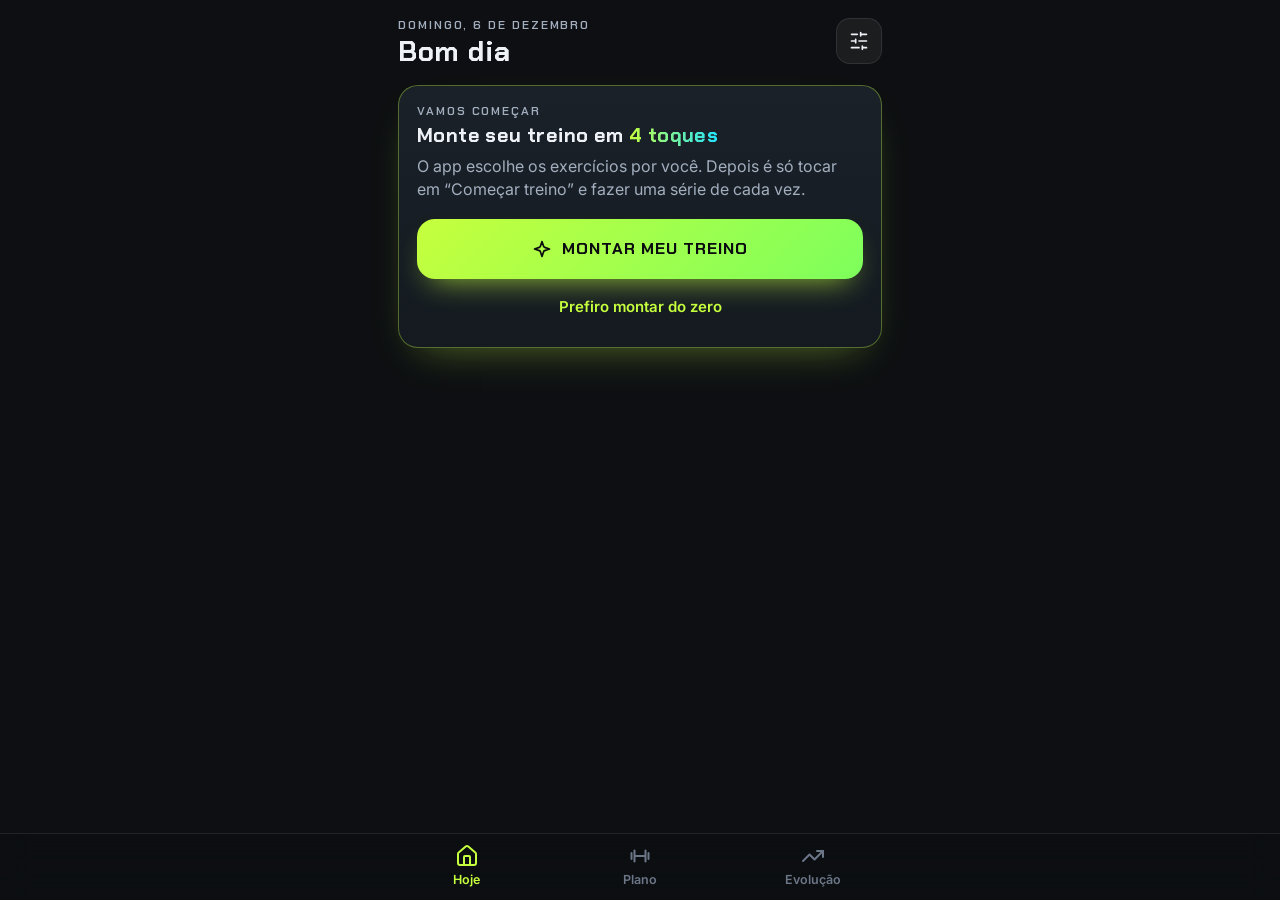
==== app/simples/index.html @ a5e67c13 "PULSO Simples (v3.0.0): versão fácil ao lado da completa Nova versão em app/simples/ (servida em /si" ====
<!DOCTYPE html>
<html lang="pt-BR">
<head>
<meta charset="UTF-8">
<script>
  /* /simples (sem barra no fim) → /simples/ , para os caminhos relativos funcionarem */
  if (/\/simples$/.test(location.pathname)) location.replace(location.pathname + '/' + location.search + location.hash);
</script>
<meta name="viewport" content="width=device-width, initial-scale=1, viewport-fit=cover">
<meta name="theme-color" content="#0d0f12">
<meta name="color-scheme" content="dark">
<meta name="mobile-web-app-capable" content="yes">
<meta name="apple-mobile-web-app-capable" content="yes">
<meta name="apple-mobile-web-app-status-bar-style" content="black-translucent">
<meta name="apple-mobile-web-app-title" content="PULSO Simples">
<meta name="description" content="PULSO Simples — monte seu treino em 4 toques e acompanhe uma série de cada vez. Grátis e funciona sem internet.">
<title>PULSO Simples · Treino fácil</title>
<link rel="icon" href="data:image/svg+xml,%3Csvg xmlns='http://www.w3.org/2000/svg' viewBox='0 0 64 64'%3E%3Crect width='64' height='64' rx='16' fill='%230d0f12'/%3E%3Cpath d='M8 34h12l6-14 10 26 6-12h14' fill='none' stroke='%23c6ff3d' stroke-width='5' stroke-linecap='round' stroke-linejoin='round'/%3E%3C/svg%3E">
<link rel="manifest" href="manifest.webmanifest">
<link rel="apple-touch-icon" href="../icons/icon-192.png">
<link rel="preconnect" href="https://fonts.googleapis.com">
<link rel="preconnect" href="https://fonts.gstatic.com" crossorigin>
<link href="https://fonts.googleapis.com/css2?family=Chakra+Petch:wght@600;700&family=Inter:wght@400;500;600;700;800&display=swap" rel="stylesheet">
<link rel="stylesheet" href="estilo.css">
</head>
<body>
<div id="app"><div class="splash"><b>PULSO</b><small>Simples</small></div></div>
<div id="camadas"></div>
<noscript><p style="padding:24px">O PULSO precisa de JavaScript ligado para funcionar.</p></noscript>

<script defer src="js/dados.js"></script>
<script defer src="js/fotos.js"></script>
<script defer src="js/util.js"></script>
<script defer src="js/estado.js"></script>
<script defer src="js/plano.js"></script>
<script defer src="js/treino.js"></script>
<script defer src="js/telas.js"></script>
<script defer src="js/app.js"></script>
</body>
</html>
---- app/simples/estilo.css ----
/* PULSO Simples — visual calmo: poucas cores, botões grandes, uma ação principal por tela */
:root{
  --bg:#0d0f12; --card:#151a21; --card2:#1b222b;
  --linha:rgba(255,255,255,.09); --linha2:rgba(255,255,255,.16);
  --texto:#eef2f7; --suave:#a3afbf; --fraco:#6b7687;
  --lima:#c6ff3d; --ciano:#22e4ff; --verm:#ff5470; --amar:#ffb547; --viol:#a78bfa;
  --r:20px;
  --display:'Chakra Petch','Inter',system-ui,sans-serif;
  --font:'Inter',system-ui,-apple-system,'Segoe UI',Roboto,sans-serif;
  --safe-t:env(safe-area-inset-top,0px); --safe-b:env(safe-area-inset-bottom,0px);
  --aba-h:66px;
}
*,*::before,*::after{box-sizing:border-box;margin:0;padding:0}
html{background:var(--bg);-webkit-text-size-adjust:100%}
body{font-family:var(--font);color:var(--texto);background:var(--bg);font-size:16px;line-height:1.45;min-height:100vh;min-height:100dvh;-webkit-font-smoothing:antialiased;-webkit-tap-highlight-color:transparent;overflow-x:hidden}
body::before{content:"";position:fixed;inset:0;z-index:-1;pointer-events:none;background:radial-gradient(520px 380px at -10% -8%,rgba(198,255,61,.09),transparent 60%),radial-gradient(520px 520px at 115% 105%,rgba(34,228,255,.07),transparent 62%)}
body.trava{overflow:hidden}
button{font:inherit;color:inherit;background:none;border:0;cursor:pointer;touch-action:manipulation;-webkit-user-select:none;user-select:none}
input{font:inherit;color:inherit}
h1,h2,h3{font-family:var(--display);letter-spacing:.02em;line-height:1.15}
.ic{width:20px;height:20px;flex-shrink:0}
.suave{color:var(--suave)} .fraco{color:var(--fraco)} .peq{font-size:13.5px} .centro{text-align:center}
.linha{display:flex;align-items:center;gap:10px} .cresce{flex:1;min-width:0}
.grade2{display:grid;grid-template-columns:1fr 1fr;gap:12px}
.olho{font:600 12px/1.2 var(--display);letter-spacing:.16em;text-transform:uppercase;color:var(--suave)}
.degrade{background:linear-gradient(90deg,var(--lima),var(--ciano));-webkit-background-clip:text;background-clip:text;color:transparent}
.splash{min-height:100dvh;display:grid;place-content:center;text-align:center;gap:4px;font-family:var(--display)}
.splash b{font-size:34px;letter-spacing:.3em}.splash small{color:var(--suave);letter-spacing:.3em;text-transform:uppercase;font-size:12px}

#app{max-width:520px;margin:0 auto;min-height:100dvh}

/* ---------- telas com abas ---------- */
.tela{padding:calc(18px + var(--safe-t)) 18px calc(var(--aba-h) + 30px + var(--safe-b));display:flex;flex-direction:column;gap:16px;animation:sobe .35s cubic-bezier(.2,.8,.2,1) both}
@keyframes sobe{from{opacity:0;transform:translateY(10px)}to{opacity:1;transform:none}}
.cab{display:flex;align-items:flex-start;justify-content:space-between;gap:12px}
.cab h1{font-size:28px;margin-top:4px}
.btn-icone{width:46px;height:46px;border-radius:14px;display:grid;place-items:center;background:rgba(255,255,255,.06);border:1px solid var(--linha);flex-shrink:0}
.btn-icone:active{transform:scale(.93)}
.abas{position:fixed;left:0;right:0;bottom:0;z-index:20;background:rgba(13,15,18,.92);-webkit-backdrop-filter:blur(16px);backdrop-filter:blur(16px);border-top:1px solid var(--linha);padding-bottom:var(--safe-b)}
.abas-in{display:grid;grid-template-columns:repeat(3,1fr);max-width:520px;margin:0 auto}
.aba{height:var(--aba-h);display:flex;flex-direction:column;align-items:center;justify-content:center;gap:3px;font-size:12.5px;font-weight:600;color:var(--fraco)}
.aba .ic{width:24px;height:24px}
.aba.on{color:var(--lima)}

/* ---------- cartões ---------- */
.cartao{background:var(--card);border:1px solid var(--linha);border-radius:var(--r);padding:18px}
.cartao.destaque{background:linear-gradient(180deg,#1a2129,#141a20);border-color:rgba(198,255,61,.35);box-shadow:0 18px 40px -22px rgba(198,255,61,.45)}
.cartao h2{font-size:20px}
.cartao h3{font-size:17px}
.titulo-sec{font:700 13px var(--display);letter-spacing:.14em;text-transform:uppercase;color:var(--suave);margin:6px 2px -4px}
.vazio{display:flex;flex-direction:column;align-items:center;gap:10px;text-align:center;color:var(--suave);padding:22px 10px}
.vazio .ic{width:34px;height:34px;color:var(--fraco)}

/* ---------- botões ---------- */
.btn{display:inline-flex;align-items:center;justify-content:center;gap:10px;min-height:50px;padding:0 18px;border-radius:15px;border:1px solid var(--linha2);background:rgba(255,255,255,.06);font-weight:600;font-size:15.5px;transition:transform .12s}
.btn:active{transform:scale(.97)}
.btn-pri{background:linear-gradient(135deg,var(--lima),#7dff5c);color:#0a0c0f;border:0;font-family:var(--display);font-weight:700;letter-spacing:.06em;text-transform:uppercase;font-size:16.5px;min-height:60px;border-radius:18px;box-shadow:0 14px 30px -14px rgba(198,255,61,.75)}
.btn-bloco{width:100%}
.btn-peq{min-height:40px;padding:0 14px;font-size:14px;border-radius:12px}
.btn-link{color:var(--lima);font-weight:600;font-size:15px;padding:10px 8px;min-height:44px;display:inline-flex;align-items:center;gap:6px;justify-content:center}
.btn-perigo{color:var(--verm);border-color:rgba(255,84,112,.4);background:rgba(255,84,112,.08)}
.btn[disabled]{opacity:.4;pointer-events:none}
.chip{padding:9px 15px;border-radius:999px;border:1px solid var(--linha);background:rgba(255,255,255,.04);font-weight:600;font-size:14px;color:var(--suave);white-space:nowrap;flex-shrink:0}
.chip.on{background:var(--lima);color:#0a0c0f;border-color:transparent}
.chips{display:flex;gap:8px;overflow-x:auto;scrollbar-width:none;margin:0 -18px;padding:2px 18px}
.chips::-webkit-scrollbar{display:none}
.chips.quebra{flex-wrap:wrap;overflow:visible;margin:0;padding:0}

/* ---------- fotos dos exercícios (2 quadros que se alternam) ---------- */
.foto{position:relative;overflow:hidden;background:#0b0f14}
.foto img{position:absolute;inset:0;width:100%;height:100%;object-fit:cover;-webkit-user-drag:none;user-select:none}
.foto.encaixa img{object-fit:contain}
.foto.anim .f1{opacity:0;animation:fx 2.8s ease-in-out infinite}
@keyframes fx{0%,34%{opacity:0}48%,84%{opacity:1}98%,100%{opacity:0}}
.foto.parada .f1{display:none}
.mini{position:relative;width:52px;height:52px;border-radius:14px;overflow:hidden;flex-shrink:0;border:1px solid var(--linha)}
.mini .foto{position:absolute;inset:0}
.minis{display:flex;gap:8px;flex-wrap:nowrap;overflow:hidden}
.minis .mais{width:52px;height:52px;border-radius:14px;display:grid;place-items:center;background:rgba(255,255,255,.06);font-weight:700;font-size:14px;color:var(--suave);flex-shrink:0}
.sem-foto{width:100%;height:100%;display:grid;place-items:center;color:var(--fraco)}

/* ---------- Hoje ---------- */
.semana{display:grid;grid-template-columns:repeat(7,1fr);gap:6px;margin:12px 0 10px}
.dia{display:flex;flex-direction:column;align-items:center;gap:6px;font-size:12px;font-weight:600;color:var(--fraco)}
.dia i{width:34px;height:34px;border-radius:50%;display:grid;place-items:center;border:2px solid var(--linha2);font-style:normal}
.dia i .ic{width:18px;height:18px}
.dia.feito i{background:var(--lima);border-color:var(--lima);color:#0a0c0f}
.dia.hoje{color:var(--texto)} .dia.hoje i{border-color:var(--lima)}
.selo{display:inline-flex;align-items:center;gap:6px;padding:5px 11px;border-radius:999px;background:rgba(255,181,71,.12);border:1px solid rgba(255,181,71,.35);color:var(--amar);font-weight:700;font-size:13px}
.selo .ic{width:16px;height:16px}
.proximo-nome{font-size:27px;margin:6px 0 2px}
.meta{display:flex;flex-wrap:wrap;gap:6px 16px;color:var(--suave);font-size:14px;margin:12px 0 16px}
.meta span{display:inline-flex;align-items:center;gap:6px}.meta .ic{width:16px;height:16px}
.dica{display:flex;gap:12px;align-items:flex-start;background:rgba(34,228,255,.07);border:1px solid rgba(34,228,255,.28);border-radius:16px;padding:14px;font-size:14.5px}
.dica .ic{color:var(--ciano);margin-top:2px}
.dica button{margin-top:8px;color:var(--ciano);font-weight:700;font-size:14px;min-height:36px}
.dica.compacta{align-items:center;padding:10px 12px;font-size:13.5px;line-height:1.35;gap:10px}
.dica.compacta .ic{margin-top:0}
.dica.compacta button{margin:0;padding:0 10px;min-height:36px;border-radius:10px;border:1px solid rgba(34,228,255,.4);flex-shrink:0}
.letra{width:46px;height:46px;border-radius:14px;display:grid;place-items:center;font:700 22px var(--display);background:rgba(198,255,61,.14);border:1px solid rgba(198,255,61,.4);color:var(--lima);flex-shrink:0}
.letra.gde{width:54px;height:54px;font-size:26px;border-radius:16px}

/* ---------- Plano ---------- */
.treino-card{display:flex;flex-direction:column;gap:12px;width:100%;text-align:left}
.treino-card .topo{display:flex;align-items:center;gap:14px}
.treino-card h3{font-size:19px}
.lista-ex{display:flex;flex-direction:column}
.ex-linha{display:flex;align-items:center;gap:12px;padding:12px 0;border-bottom:1px solid var(--linha);width:100%;text-align:left}
.ex-linha:last-child{border-bottom:0}
.ex-linha .nome{font-weight:600;font-size:15.5px;line-height:1.25}
.ex-linha .sub{color:var(--suave);font-size:13.5px}
.ex-linha .seta{color:var(--fraco)}
.edita{display:flex;align-items:center;gap:6px;flex-wrap:wrap;margin-top:8px}
.mini-stp{display:inline-flex;align-items:center;gap:2px;background:rgba(255,255,255,.05);border:1px solid var(--linha);border-radius:12px;padding:2px}
.mini-stp button{width:36px;height:36px;border-radius:10px;display:grid;place-items:center;font-size:20px;font-weight:700}
.mini-stp button:active{background:rgba(255,255,255,.1)}
.mini-stp span{min-width:56px;text-align:center;font-weight:700;font-size:14.5px}
.acao-mini{width:40px;height:40px;border-radius:12px;display:grid;place-items:center;background:rgba(255,255,255,.05);border:1px solid var(--linha)}
.acao-mini.perigo{color:var(--verm)}
.acao-mini[disabled]{opacity:.3;pointer-events:none}

/* ---------- folhas (janelas que sobem) ---------- */
#camadas{position:relative;z-index:60}
.folha-fundo{position:fixed;inset:0;background:rgba(5,7,10,.7);-webkit-backdrop-filter:blur(4px);backdrop-filter:blur(4px);display:flex;align-items:flex-end;justify-content:center;animation:esmaece .2s both}
@keyframes esmaece{from{opacity:0}to{opacity:1}}
.folha{width:100%;max-width:520px;max-height:92dvh;display:flex;flex-direction:column;background:#12171d;border:1px solid var(--linha2);border-bottom:0;border-radius:26px 26px 0 0;animation:sobe-folha .28s cubic-bezier(.2,.8,.2,1) both}
@keyframes sobe-folha{from{transform:translateY(40px);opacity:.4}to{transform:none;opacity:1}}
.folha-pega{width:42px;height:5px;border-radius:5px;background:var(--linha2);margin:10px auto 0;flex-shrink:0}
.folha-topo{display:flex;align-items:center;justify-content:space-between;gap:10px;padding:12px 18px 10px;flex-shrink:0}
.folha-topo h2{font-size:21px}
.folha-corpo{overflow-y:auto;padding:4px 18px calc(22px + var(--safe-b));display:flex;flex-direction:column;gap:14px;-webkit-overflow-scrolling:touch}
.folha-corpo>*{flex-shrink:0}
.folha-corpo .foto{border-radius:18px;aspect-ratio:3/2}
.rotulo{font:700 12px var(--display);letter-spacing:.14em;text-transform:uppercase;color:var(--suave)}
.etiqueta{display:inline-flex;padding:4px 10px;border-radius:999px;background:rgba(255,255,255,.07);font-size:13px;font-weight:600;color:var(--suave)}
.etiquetas{display:flex;flex-wrap:wrap;gap:6px}
.busca{width:100%;height:50px;border-radius:14px;border:1px solid var(--linha2);background:rgba(255,255,255,.05);padding:0 16px;font-size:16px}
.busca:focus,.campo-txt:focus,.stp-n:focus{outline:2px solid var(--lima);outline-offset:1px}
.campo-txt{width:100%;height:52px;border-radius:14px;border:1px solid var(--linha2);background:rgba(255,255,255,.05);padding:0 16px;font-size:17px}
.item-escolha{display:flex;align-items:center;gap:12px;padding:10px;border-radius:16px;border:1px solid var(--linha);background:rgba(255,255,255,.03);width:100%;text-align:left}
.item-escolha .mini{width:58px;height:58px}
.item-escolha.ja{opacity:.5}
.toast{position:fixed;left:50%;top:calc(14px + var(--safe-t));transform:translateX(-50%);max-width:calc(100% - 36px);background:#222b36;border:1px solid var(--linha2);border-radius:14px;padding:12px 18px;font-weight:600;font-size:14.5px;z-index:90;animation:sobe .25s both;box-shadow:0 14px 34px -10px rgba(0,0,0,.8)}

/* ---------- assistente (montar o treino) ---------- */
.tela-cheia{min-height:100dvh;display:flex;flex-direction:column;padding:calc(14px + var(--safe-t)) 18px calc(24px + var(--safe-b))}
.assist-topo{display:flex;align-items:center;gap:12px;height:48px}
.pontos{display:flex;gap:6px;flex:1;justify-content:center}
.pontos i{height:6px;flex:1;max-width:44px;border-radius:6px;background:var(--linha2)}
.pontos i.on{background:var(--lima)}
.assist-corpo{flex:1;display:flex;flex-direction:column;gap:14px;padding-top:18px;animation:sobe .3s both}
.assist-corpo h1{font-size:28px;line-height:1.15}
.opcoes{display:flex;flex-direction:column;gap:10px;margin-top:6px}
.opcao{display:flex;align-items:center;gap:14px;width:100%;text-align:left;padding:16px;border-radius:18px;background:var(--card);border:1.5px solid var(--linha);min-height:68px}
.opcao:active{transform:scale(.98)}
.opcao.on{border-color:var(--lima);background:rgba(198,255,61,.08)}
.opcao .ic-box{width:44px;height:44px;border-radius:13px;display:grid;place-items:center;background:rgba(198,255,61,.12);color:var(--lima);flex-shrink:0}
.opcao b{display:block;font-size:17px;line-height:1.2}
.opcao small{display:block;color:var(--suave);font-size:13.5px;margin-top:2px}
.grade-num{display:grid;grid-template-columns:repeat(auto-fit,minmax(70px,1fr));gap:10px}
.grade-num .opcao{flex-direction:column;justify-content:center;text-align:center;padding:18px 8px;gap:2px}
.grade-num .opcao b{font:700 30px var(--display)}
.grade-num .opcao small{margin:0}
.rodape-fixo{display:flex;flex-direction:column;gap:8px;padding:14px 0 4px;position:sticky;bottom:0;margin-top:auto;background:linear-gradient(180deg,rgba(13,15,18,0),var(--bg) 28%)}

/* ---------- treinando (uma coisa por vez) ---------- */
.treinando{height:100dvh;display:flex;flex-direction:column;max-width:520px;margin:0 auto}
.tr-topo{display:flex;align-items:center;gap:12px;padding:calc(10px + var(--safe-t)) 14px 8px;flex-shrink:0}
.tr-info{flex:1;min-width:0}
.tr-info b{display:block;font-size:14.5px}
.tr-barra{height:6px;border-radius:6px;background:var(--linha2);margin-top:6px;overflow:hidden}
.tr-barra i{display:block;height:100%;background:linear-gradient(90deg,var(--lima),var(--ciano));border-radius:6px;transition:width .4s}
.tr-tempo{font:700 16px var(--display);color:var(--suave);min-width:54px;text-align:right}
.tr-corpo{flex:1;overflow-y:auto;padding:4px 18px 12px;display:flex;flex-direction:column;gap:12px;-webkit-overflow-scrolling:touch}
.tr-foto{border-radius:20px;aspect-ratio:16/9;max-height:32dvh;width:100%;border:1px solid var(--linha);flex-shrink:0}
.tr-nome{font-size:24px;line-height:1.15}
.tr-como{background:rgba(255,255,255,.04);border:1px solid var(--linha);border-radius:14px;padding:12px 14px}
.tr-como summary{font-weight:700;font-size:14.5px;cursor:pointer;list-style:none;display:flex;align-items:center;justify-content:space-between}
.tr-como summary::-webkit-details-marker{display:none}
.tr-como p{margin-top:8px;color:var(--suave);font-size:15px}
.tr-base{flex-shrink:0;padding:12px 18px calc(14px + var(--safe-b));background:linear-gradient(180deg,rgba(13,15,18,0),#0d0f12 18%);border-top:1px solid var(--linha);display:flex;flex-direction:column;gap:10px}
.serie-tit{display:flex;align-items:center;justify-content:space-between;gap:10px}
.serie-tit b{font:700 19px var(--display)}
.bolinhas{display:flex;gap:6px;align-items:center}
.bolinhas i{width:12px;height:12px;border-radius:50%;background:var(--linha2)}
.bolinhas i.ok{background:var(--lima)}
.bolinhas i.atual{background:transparent;border:2px solid var(--lima)}
.campos{display:grid;gap:8px}
.campo{display:flex;align-items:center;justify-content:space-between;gap:10px;background:var(--card);border:1px solid var(--linha);border-radius:18px;padding:7px 8px 7px 16px}
.campo label{flex-shrink:0;width:88px;font:700 12px/1.25 var(--display);letter-spacing:.1em;color:var(--suave);text-align:left}
.stp{display:flex;align-items:center;justify-content:space-between;gap:2px;flex:1;max-width:236px}
.stp-b{width:54px;height:54px;border-radius:14px;font-size:28px;font-weight:700;display:grid;place-items:center;background:rgba(255,255,255,.07);flex-shrink:0}
.stp-b:active{background:rgba(198,255,61,.25)}
.stp-n{width:100%;min-width:0;text-align:center;font:700 32px var(--display);background:transparent;border:0;height:54px;border-radius:12px}
.dica-carga{font-size:13.5px;color:var(--suave);text-align:center;min-height:20px}
.dica-carga b{color:var(--lima)}
.fiz{display:flex;gap:6px;flex-wrap:wrap;justify-content:center}
.fiz .etiqueta{background:rgba(198,255,61,.12);color:var(--lima)}
.cronometro{font:700 64px var(--display);text-align:center;color:var(--lima);padding:8px 0;min-height:104px;display:grid;place-items:center}
.cronometro.prep{font-size:34px}

/* descanso */
.descanso{flex:1;min-height:0;overflow-y:auto;display:flex;flex-direction:column;align-items:center;justify-content:center;gap:18px;padding:12px 18px;text-align:center}
.descanso>*{flex-shrink:0}
.descanso .dica{width:100%;text-align:left}
.tr-base .btn{white-space:nowrap}
.anel{position:relative;width:min(62vw,250px,36dvh);aspect-ratio:1}
.anel svg{width:100%;height:100%;transform:rotate(-90deg)}
.anel circle{fill:none;stroke-width:9}
.anel .trilho{stroke:var(--linha2)} .anel .prog{stroke:var(--lima);stroke-linecap:round;transition:stroke-dashoffset .3s linear}
.anel-n{position:absolute;inset:0;display:grid;place-content:center;gap:2px}
.anel-n b{font:700 56px var(--display);line-height:1}
.anel-n small{color:var(--suave);font-weight:600;letter-spacing:.1em;text-transform:uppercase;font-size:12px}
.prox{display:flex;align-items:center;gap:12px;text-align:left;background:var(--card);border:1px solid var(--linha);border-radius:18px;padding:10px 14px 10px 10px;width:100%;max-width:400px}
.prox .mini{width:60px;height:60px}

/* resumo final */
.resumo{padding:calc(24px + var(--safe-t)) 18px calc(24px + var(--safe-b));min-height:100dvh;display:flex;flex-direction:column;gap:16px;animation:sobe .4s both}
.resumo h1{font-size:30px;text-align:center}
.estat3{display:grid;grid-template-columns:repeat(3,1fr);gap:10px}
.estat{background:var(--card);border:1px solid var(--linha);border-radius:16px;padding:14px 8px;text-align:center}
.estat b{display:block;font:700 26px var(--display)}
.estat small{color:var(--suave);font-size:12.5px}
.avanco{display:flex;align-items:center;justify-content:space-between;gap:10px;padding:10px 0;border-bottom:1px solid var(--linha);font-size:15px}
.avanco:last-child{border-bottom:0}
.sobe{color:var(--lima);font-weight:700;white-space:nowrap}
.confete{font-size:54px;text-align:center;line-height:1}

/* ---------- evolução ---------- */
.estats{display:grid;grid-template-columns:repeat(3,1fr);gap:10px}
.grafico{width:100%;height:auto;display:block}
.grafico .eixo{stroke:var(--linha2);stroke-width:1}
.grafico .linha{fill:none;stroke:var(--lima);stroke-width:3;stroke-linecap:round;stroke-linejoin:round}
.grafico .area{fill:rgba(198,255,61,.12)}
.grafico .ponto{fill:var(--lima)}
.grafico text{fill:var(--suave);font-size:11px;font-family:var(--font)}
.linha-hist{display:flex;align-items:center;gap:12px;padding:12px 0;border-bottom:1px solid var(--linha);width:100%;text-align:left}
.linha-hist:last-child{border-bottom:0}
.linha-hist .cresce b{display:block;font-size:15.5px}
.linha-hist small{color:var(--suave);font-size:13px}
.barras{display:flex;align-items:flex-end;gap:10px;height:96px;margin-top:10px}
.barra{flex:1;display:flex;flex-direction:column;align-items:center;justify-content:flex-end;gap:6px;height:100%}
.barra i{display:block;width:100%;border-radius:8px 8px 4px 4px;background:rgba(198,255,61,.25);min-height:4px}
.barra.cheia i{background:var(--lima)}
.barra small{font-size:11.5px;color:var(--fraco)}
.barra b{font-size:12.5px}

/* ---------- ajustes ---------- */
.ajuste{display:flex;align-items:center;justify-content:space-between;gap:12px;padding:12px 0;border-bottom:1px solid var(--linha)}
.ajuste:last-child{border-bottom:0}
.ajuste b{font-size:15.5px;display:block}
.interruptor{width:54px;height:32px;border-radius:32px;background:var(--linha2);position:relative;flex-shrink:0;transition:background .2s}
.interruptor::after{content:"";position:absolute;left:4px;top:4px;width:24px;height:24px;border-radius:50%;background:#fff;transition:transform .2s}
.interruptor.on{background:var(--lima)} .interruptor.on::after{transform:translateX(22px)}
.versao{text-align:center;color:var(--fraco);font-size:12.5px;padding:6px 0}

@media (prefers-reduced-motion:reduce){.tela,.assist-corpo,.resumo,.folha{animation:none}.foto.anim .f1{animation-duration:5s}}
@media (max-height:700px){.descanso{gap:12px}.descanso .dica{display:none}.anel-n b{font-size:44px}.tr-foto{max-height:24dvh}.stp-b{height:46px}.stp-n{height:46px;font-size:28px}.cronometro{font-size:52px}}
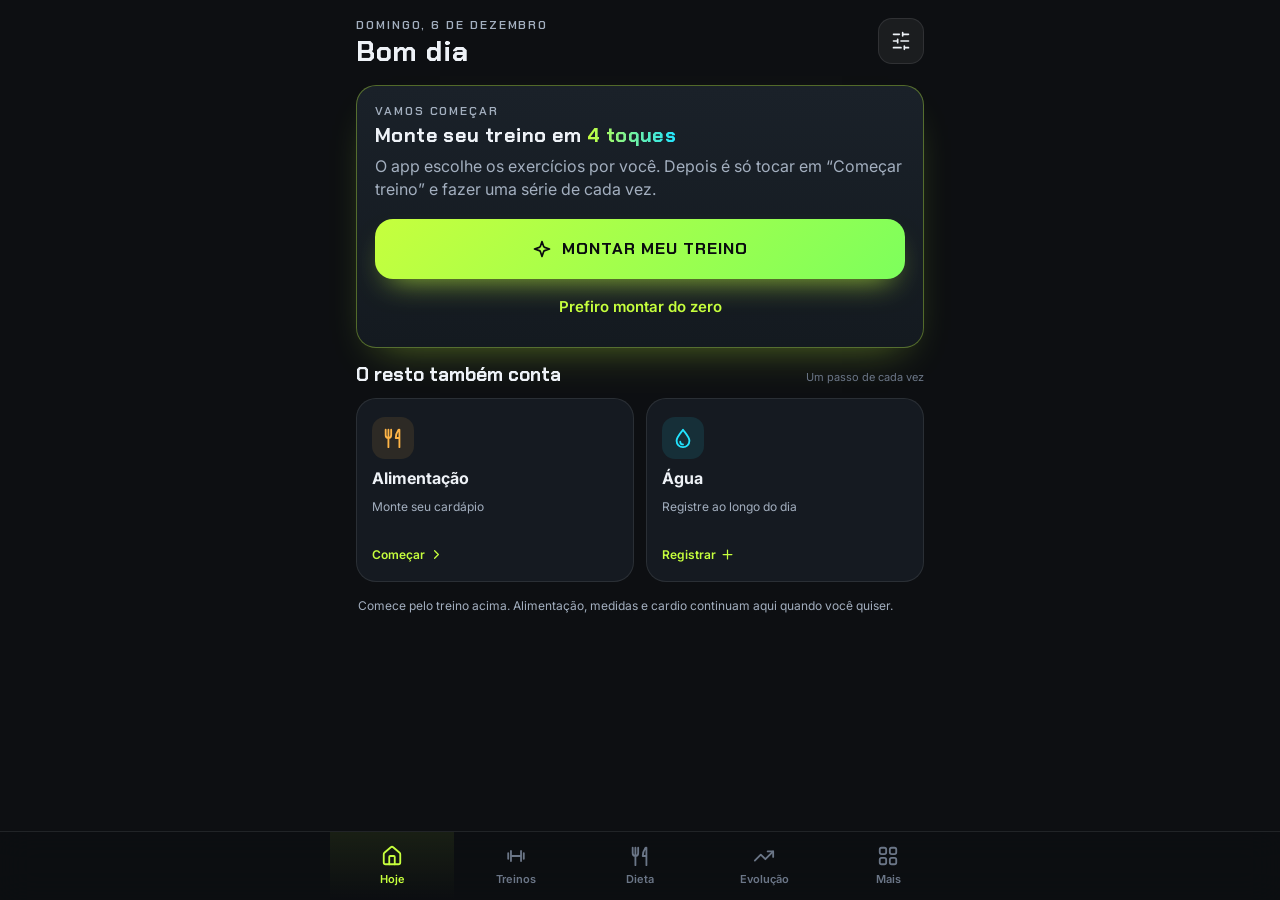
==== commit ba52c583: "feat: integra rotina completa ao inicio guiado do PULSO" ====
--- a/app/simples/index.html
+++ b/app/simples/index.html
@@ -12,29 +12,31 @@
 <meta name="mobile-web-app-capable" content="yes">
 <meta name="apple-mobile-web-app-capable" content="yes">
 <meta name="apple-mobile-web-app-status-bar-style" content="black-translucent">
-<meta name="apple-mobile-web-app-title" content="PULSO Simples">
-<meta name="description" content="PULSO Simples — monte seu treino em 4 toques e acompanhe uma série de cada vez. Grátis e funciona sem internet.">
-<title>PULSO Simples · Treino fácil</title>
+<meta name="apple-mobile-web-app-title" content="PULSO">
+<meta name="description" content="PULSO — treino guiado, alimentação, medidas e evolução. Uma rotina completa, um passo de cada vez.">
+<title>PULSO · Treino, dieta e evolução</title>
 <link rel="icon" href="data:image/svg+xml,%3Csvg xmlns='http://www.w3.org/2000/svg' viewBox='0 0 64 64'%3E%3Crect width='64' height='64' rx='16' fill='%230d0f12'/%3E%3Cpath d='M8 34h12l6-14 10 26 6-12h14' fill='none' stroke='%23c6ff3d' stroke-width='5' stroke-linecap='round' stroke-linejoin='round'/%3E%3C/svg%3E">
 <link rel="manifest" href="manifest.webmanifest">
 <link rel="apple-touch-icon" href="../icons/icon-192.png">
 <link rel="preconnect" href="https://fonts.googleapis.com">
 <link rel="preconnect" href="https://fonts.gstatic.com" crossorigin>
 <link href="https://fonts.googleapis.com/css2?family=Chakra+Petch:wght@600;700&family=Inter:wght@400;500;600;700;800&display=swap" rel="stylesheet">
-<link rel="stylesheet" href="estilo.css">
+<link rel="stylesheet" href="estilo.css?v=3.1.0">
+<link rel="stylesheet" href="rotina.css?v=3.1.0">
 </head>
 <body>
-<div id="app"><div class="splash"><b>PULSO</b><small>Simples</small></div></div>
+<div id="app"><div class="splash"><b>PULSO</b><small>Sua rotina</small></div></div>
 <div id="camadas"></div>
 <noscript><p style="padding:24px">O PULSO precisa de JavaScript ligado para funcionar.</p></noscript>
 
-<script defer src="js/dados.js"></script>
-<script defer src="js/fotos.js"></script>
-<script defer src="js/util.js"></script>
-<script defer src="js/estado.js"></script>
-<script defer src="js/plano.js"></script>
-<script defer src="js/treino.js"></script>
-<script defer src="js/telas.js"></script>
-<script defer src="js/app.js"></script>
+<script defer src="js/dados.js?v=3.1.0"></script>
+<script defer src="js/fotos.js?v=3.1.0"></script>
+<script defer src="js/util.js?v=3.1.0"></script>
+<script defer src="js/estado.js?v=3.1.0"></script>
+<script defer src="js/plano.js?v=3.1.0"></script>
+<script defer src="js/treino.js?v=3.1.0"></script>
+<script defer src="js/telas.js?v=3.1.0"></script>
+<script defer src="js/rotina.js?v=3.1.0"></script>
+<script defer src="js/app.js?v=3.1.0"></script>
 </body>
 </html>
--- a/app/simples/rotina.css
+++ b/app/simples/rotina.css
@@ -0,0 +1,30 @@
+﻿/* Rotina completa: mesma linguagem visual, com os recursos organizados por objetivo. */
+.abas-in{grid-template-columns:repeat(5,minmax(0,1fr))}
+.aba{font-size:11px;gap:5px;min-width:0;min-height:68px}
+.aba.on{background:linear-gradient(180deg,rgba(198,255,61,.07),transparent)}
+.aba .ic{width:22px;height:22px}
+.rotina-titulo{display:flex;justify-content:space-between;align-items:baseline;gap:12px;margin-bottom:12px}
+.rotina-titulo h2{font-size:19px;letter-spacing:0}
+.rotina-titulo>span{color:var(--fraco);font-size:11px;text-align:right}
+.rotina-grade{display:grid;grid-template-columns:1fr 1fr;gap:12px}
+.rotina-atalho{display:flex;flex-direction:column;align-items:flex-start;text-align:left;gap:8px;background:var(--card);border:1px solid var(--linha);border-radius:20px;padding:18px 15px;min-height:184px}
+.rotina-atalho>b{font-size:16px}.rotina-atalho>small{color:var(--suave);font-size:12px;line-height:1.5;flex:1}
+.rotina-icone{width:42px;height:42px;border-radius:13px;display:inline-flex;align-items:center;justify-content:center;flex-shrink:0;background:rgba(198,255,61,.09);color:var(--lima)}
+.rotina-icone .ic{width:22px;height:22px}.cor-dieta{color:#ffb547;background:rgba(255,181,71,.1)}.cor-agua{color:var(--ciano);background:rgba(34,228,255,.1)}
+.rotina-link{display:flex;gap:4px;align-items:center;color:var(--lima);font-size:12px;font-weight:600}.rotina-link .ic{width:15px;height:15px}
+.rotina-convite{font-size:12px;line-height:1.65;color:var(--suave);margin:14px 2px 0}
+.rotina-proximo{display:flex;align-items:center;gap:12px;text-align:left;width:100%;padding:16px 14px;margin-top:12px;border:1px solid rgba(198,255,61,.24);border-radius:18px;background:rgba(198,255,61,.035)}
+.rotina-proximo small{display:block;font-size:10px;letter-spacing:.1em;color:var(--suave);margin-bottom:4px}.rotina-proximo b{font-size:14px;line-height:1.4;display:block}
+.rotina-lista{padding:0;overflow:hidden}.rotina-item{width:100%;display:flex;align-items:center;gap:12px;padding:17px 15px;text-align:left;min-height:83px}.rotina-item+.rotina-item{border-top:1px solid var(--linha)}
+.rotina-item b{display:block;font-size:15px}.rotina-item small{display:block;font-size:12px;line-height:1.55;color:var(--suave);margin-top:4px}.rotina-item>.ic{width:16px;color:var(--fraco)}
+.rotina-filtros{display:flex;gap:4px;background:var(--card);padding:5px;border:1px solid var(--linha);border-radius:14px}
+.rotina-filtros button{flex:1;min-height:40px;border-radius:10px;font-size:13px;color:var(--suave)}.rotina-filtros button.on{background:var(--card2);color:var(--lima);font-weight:700}
+.tela-modulo{gap:12px;padding-left:12px;padding-right:12px}.tela-modulo>.cab{padding:0 6px}
+.rotina-frame{display:block;width:100%;border:0;background:var(--bg);height:calc(100dvh - 210px - var(--safe-t) - var(--safe-b));min-height:340px;border-radius:14px}
+.tela-modulo:has(.rotina-filtros) .rotina-frame{height:calc(100dvh - 260px - var(--safe-t) - var(--safe-b))}
+.rotina-ajuda{font-size:11px;color:var(--fraco);text-align:center}.rotina-backup{display:grid;gap:12px}.rotina-backup>div{display:flex;gap:10px;align-items:center}.rotina-backup h2{font-size:18px}.rotina-backup>div>.ic{color:var(--ciano)}
+.rotina-classica{display:flex;align-items:center;justify-content:center;gap:8px;color:var(--suave);font-size:13px;text-decoration:none;min-height:44px}.rotina-classica .ic{width:15px}.rotina-versao{font-size:11px;color:var(--fraco);text-align:center}
+button:focus-visible,a:focus-visible{outline:2px solid var(--ciano);outline-offset:4px}
+@media(min-width:700px){#app{max-width:620px}.abas-in{max-width:620px}.tela{padding-left:26px;padding-right:26px}.tela-modulo{padding-left:18px;padding-right:18px}}
+@media(max-width:360px){.rotina-atalho{padding:14px 11px;min-height:180px}.rotina-titulo{align-items:flex-start}.rotina-titulo h2{font-size:17px}.rotina-item{padding:15px 12px}.rotina-item b{font-size:14px}.aba{font-size:10px}.tela-modulo>.cab p{font-size:12px}}
+@media(prefers-reduced-motion:reduce){.tela{animation:none}*{scroll-behavior:auto!important}}
